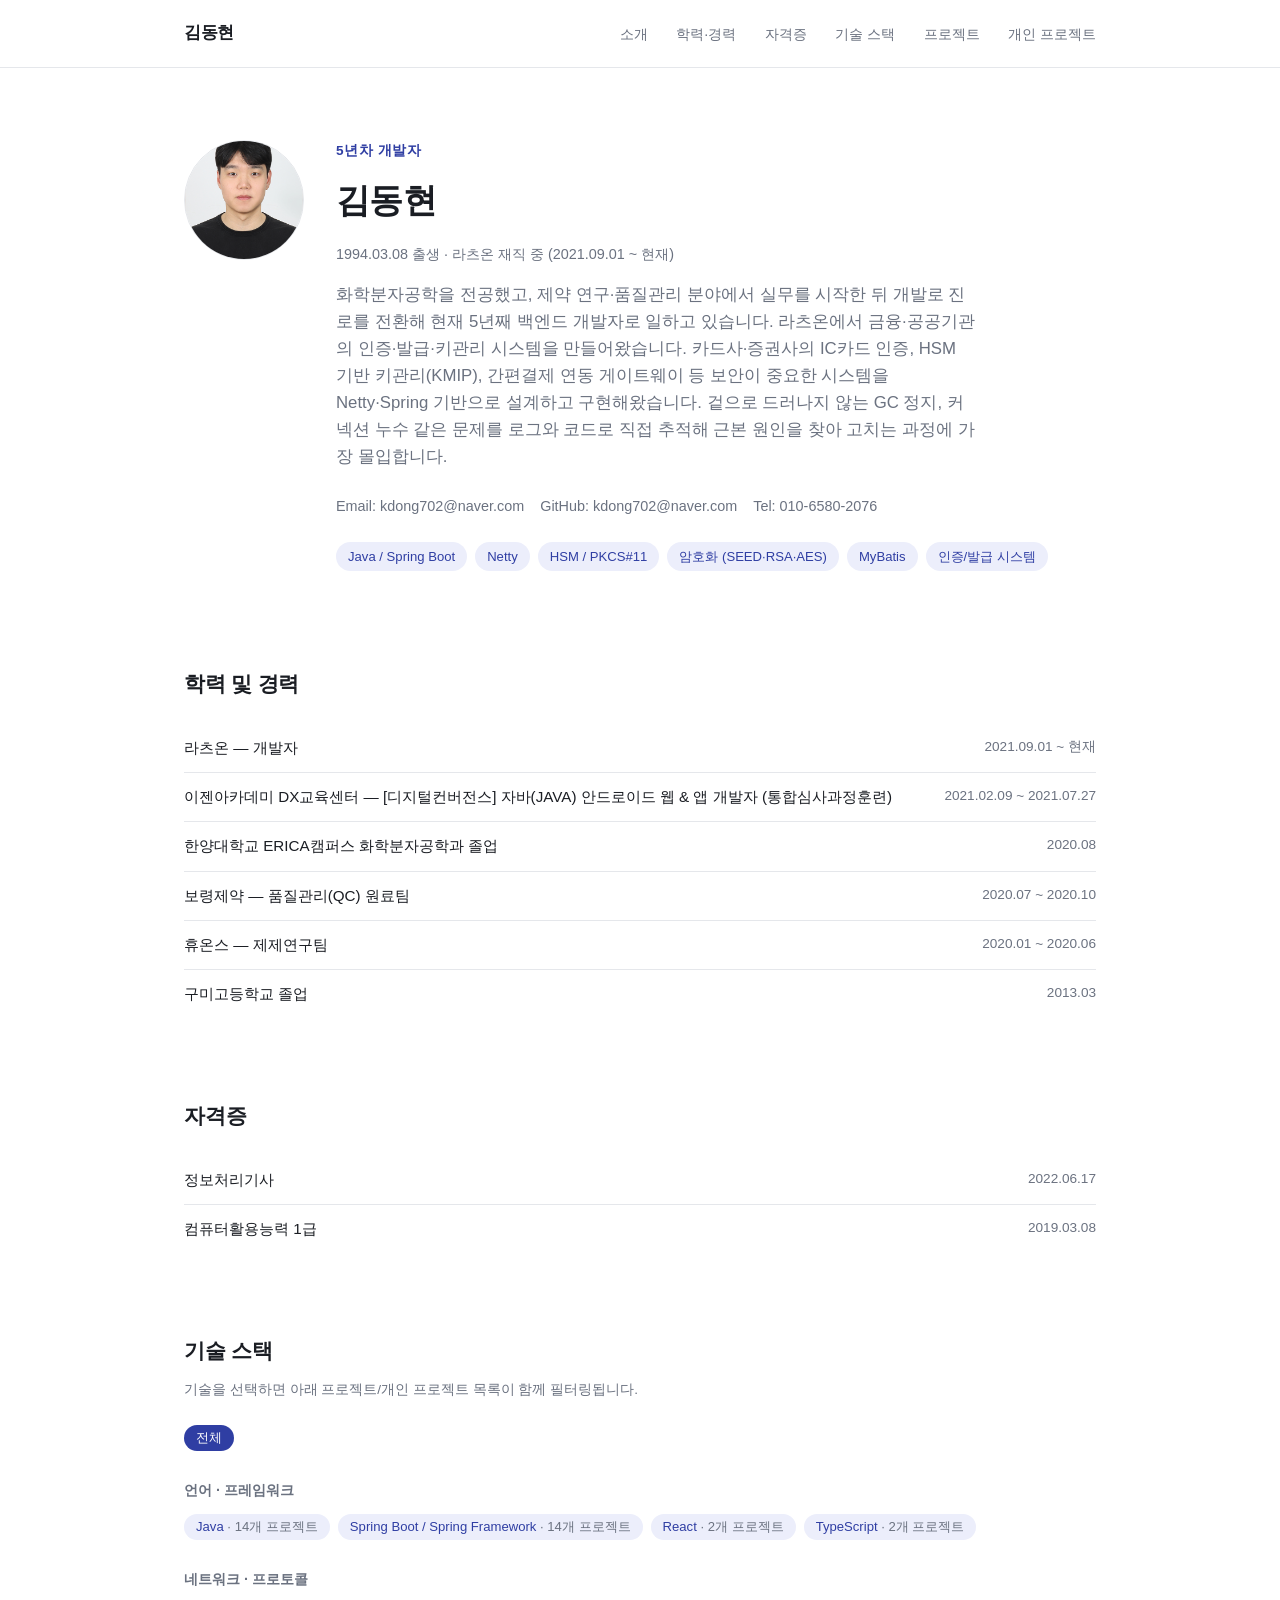
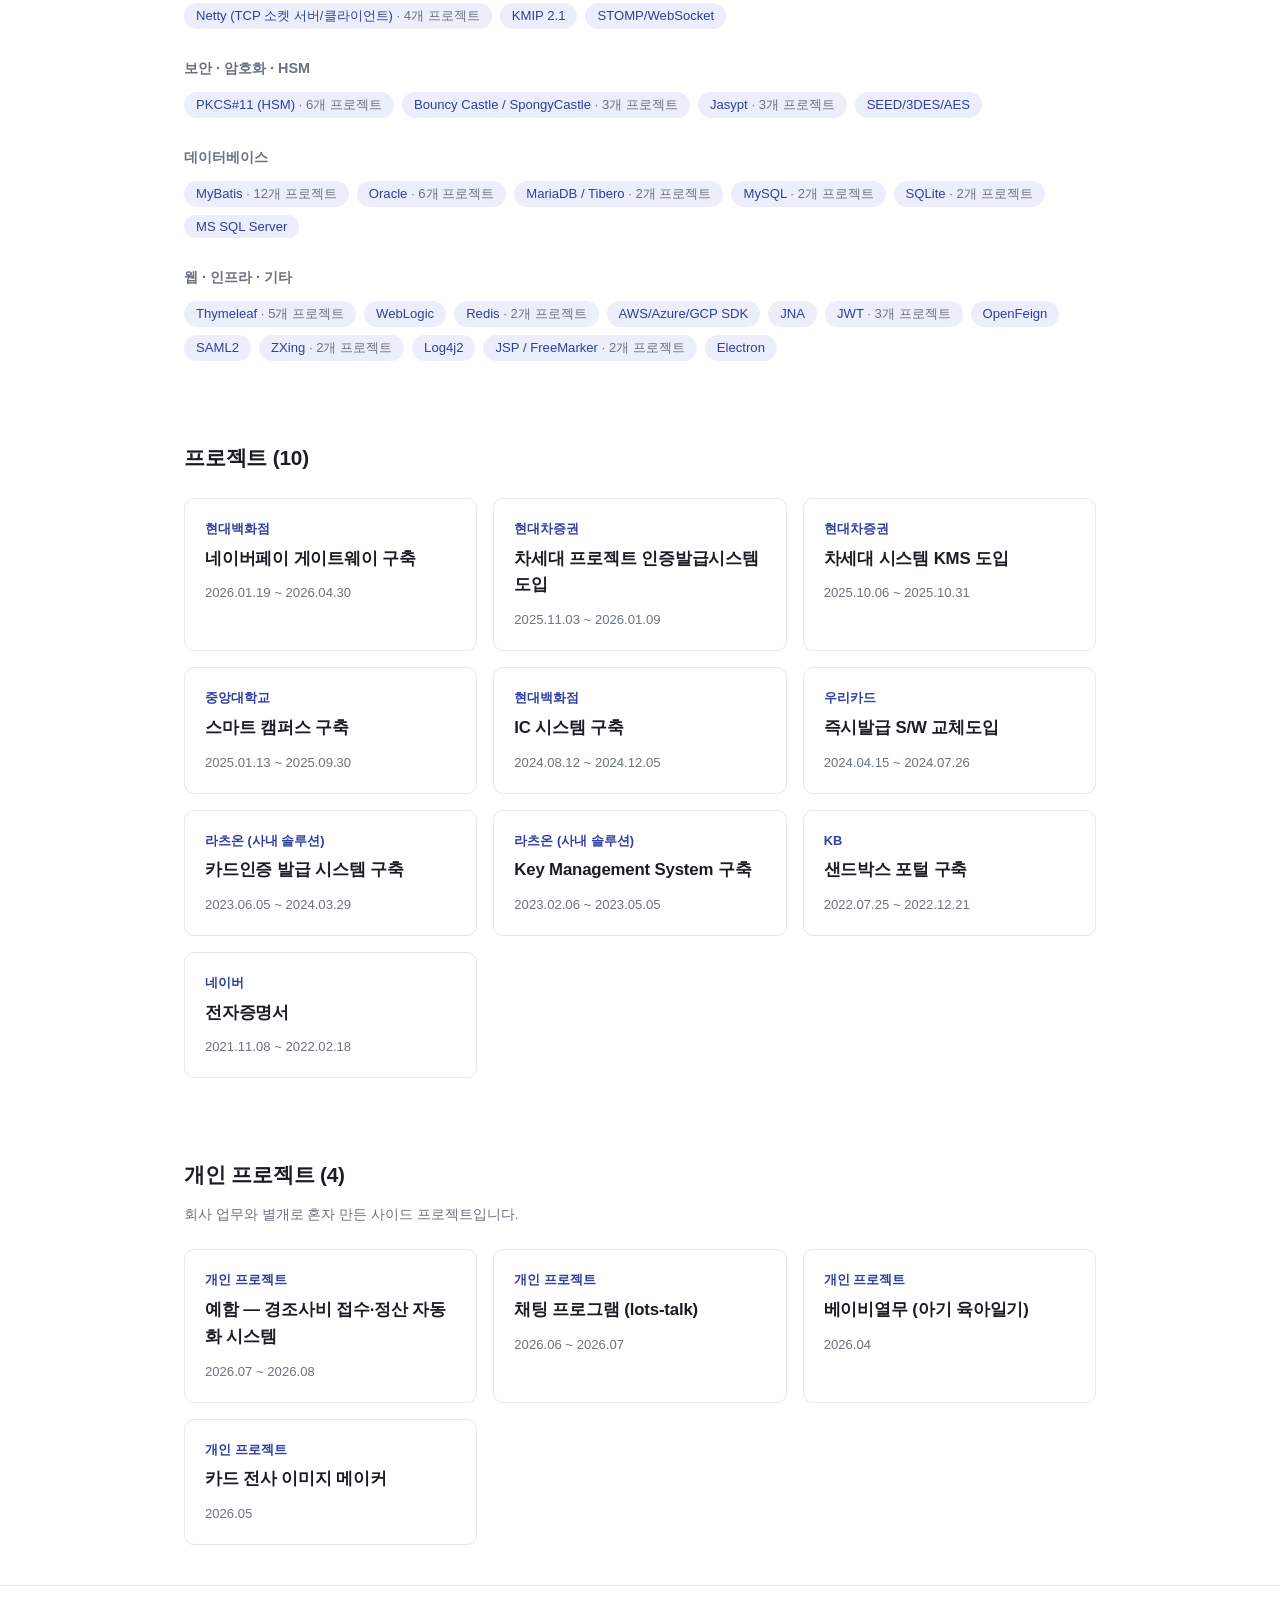
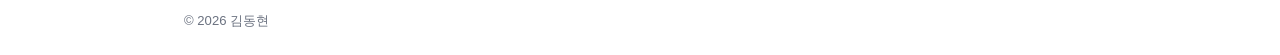
==== index.html @ f119ac97 "Add personal portfolio site Static HTML/CSS/JS portfolio with work project and personal project deta" ====
<!DOCTYPE html>
<html lang="ko">
<head>
  <meta charset="UTF-8" />
  <meta name="viewport" content="width=device-width, initial-scale=1.0" />
  <title>포트폴리오</title>
  <link rel="stylesheet" href="css/style.css" />
</head>
<body>
  <header class="site-header">
    <div class="container">
      <div class="logo">김동현</div>
      <nav>
        <a href="#about">소개</a>
        <a href="#education">학력·경력</a>
        <a href="#certificates">자격증</a>
        <a href="#skills">기술 스택</a>
        <a href="#projects">프로젝트</a>
        <a href="#personal-projects">개인 프로젝트</a>
      </nav>
    </div>
  </header>

  <section class="hero" id="about">
    <div class="container hero-inner">
      <img
        class="profile-photo"
        src="images/kimdonghyun.jpg"
        onerror="this.onerror=null;this.src='images/profile-placeholder.svg'"
        alt="프로필 사진"
      />
      <div class="hero-text">
        <div class="eyebrow">5년차 개발자</div>
        <h1>김동현</h1>
        <div class="hero-meta">1994.03.08 출생 · 라츠온 재직 중 (2021.09.01 ~ 현재)</div>
        <p class="lead">
          화학분자공학을 전공했고, 제약 연구·품질관리 분야에서 실무를 시작한 뒤 개발로 진로를 전환해
          현재 5년째 백엔드 개발자로 일하고 있습니다.
          라츠온에서 금융·공공기관의 인증·발급·키관리 시스템을 만들어왔습니다.
          카드사·증권사의 IC카드 인증, HSM 기반 키관리(KMIP), 간편결제 연동 게이트웨이 등
          보안이 중요한 시스템을 Netty·Spring 기반으로 설계하고 구현해왔습니다.
          겉으로 드러나지 않는 GC 정지, 커넥션 누수 같은 문제를 로그와 코드로 직접 추적해
          근본 원인을 찾아 고치는 과정에 가장 몰입합니다.
        </p>
        <div class="contact-links">
          <span>Email: kdong702@naver.com</span>
          <span>GitHub: kdong702@naver.com</span>
          <span>Tel: 010-6580-2076</span>
        </div>
        <div class="skill-tags">
          <span class="tag">Java / Spring Boot</span>
          <span class="tag">Netty</span>
          <span class="tag">HSM / PKCS#11</span>
          <span class="tag">암호화 (SEED·RSA·AES)</span>
          <span class="tag">MyBatis</span>
          <span class="tag">인증/발급 시스템</span>
        </div>
      </div>
    </div>
  </section>

  <section class="section" id="education">
    <div class="container">
      <h2>학력 및 경력</h2>
      <ul class="info-list">
        <li><span>라츠온 — 개발자</span><span class="period">2021.09.01 ~ 현재</span></li>
        <li><span>이젠아카데미 DX교육센터 — [디지털컨버전스] 자바(JAVA) 안드로이드 웹 & 앱 개발자 (통합심사과정훈련)</span><span class="period">2021.02.09 ~ 2021.07.27</span></li>
        <li><span>한양대학교 ERICA캠퍼스 화학분자공학과 졸업</span><span class="period">2020.08</span></li>
        <li><span>보령제약 — 품질관리(QC) 원료팀</span><span class="period">2020.07 ~ 2020.10</span></li>
        <li><span>휴온스 — 제제연구팀</span><span class="period">2020.01 ~ 2020.06</span></li>
        <li><span>구미고등학교 졸업</span><span class="period">2013.03</span></li>
      </ul>
    </div>
  </section>

  <section class="section" id="certificates">
    <div class="container">
      <h2>자격증</h2>
      <ul class="info-list">
        <li><span>정보처리기사</span><span class="period">2022.06.17</span></li>
        <li><span>컴퓨터활용능력 1급</span><span class="period">2019.03.08</span></li>
      </ul>
    </div>
  </section>

  <section class="section" id="skills">
    <div class="container">
      <h2>기술 스택</h2>
      <p class="skills-hint">기술을 선택하면 아래 프로젝트/개인 프로젝트 목록이 함께 필터링됩니다.</p>
      <div class="skill-category">
        <div class="skill-tags">
          <button type="button" class="tag tag-all tag-active" id="skill-filter-all">전체</button>
        </div>
      </div>
      <div id="skill-categories"></div>
    </div>
  </section>

  <section class="section" id="projects">
    <div class="container">
      <h2>프로젝트 (<span id="project-count">10</span>)</h2>
      <div class="project-grid" id="project-grid"></div>
    </div>
  </section>

  <section class="section" id="personal-projects">
    <div class="container">
      <h2>개인 프로젝트 (<span id="personal-project-count">4</span>)</h2>
      <p class="skills-hint">회사 업무와 별개로 혼자 만든 사이드 프로젝트입니다.</p>
      <div class="project-grid" id="personal-project-grid"></div>
    </div>
  </section>

  <footer class="site-footer">
    <div class="container">
      &copy; <span id="year"></span> 김동현
    </div>
  </footer>

  <script src="js/data.js"></script>
  <script src="js/main.js"></script>
</body>
</html>
---- css/style.css ----
:root {
  --bg: #ffffff;
  --bg-alt: #f7f8fa;
  --text: #1a1d23;
  --text-muted: #6b7280;
  --border: #e5e7eb;
  --accent: #2f3ea3;
  --accent-soft: #eceefb;
  --max-width: 960px;
}

* {
  box-sizing: border-box;
}

body {
  margin: 0;
  font-family: -apple-system, BlinkMacSystemFont, "Apple SD Gothic Neo",
    "Segoe UI", "Malgun Gothic", sans-serif;
  color: var(--text);
  background: var(--bg);
  line-height: 1.6;
}

a {
  color: inherit;
  text-decoration: none;
}

.container {
  max-width: var(--max-width);
  margin: 0 auto;
  padding: 0 24px;
}

/* Header */
header.site-header {
  border-bottom: 1px solid var(--border);
}

header.site-header .container {
  display: flex;
  justify-content: space-between;
  align-items: center;
  padding-top: 20px;
  padding-bottom: 20px;
}

.site-header .logo {
  font-weight: 700;
  font-size: 1.05rem;
  letter-spacing: -0.02em;
}

.site-header nav a {
  margin-left: 24px;
  font-size: 0.9rem;
  color: var(--text-muted);
}

.site-header nav a:hover {
  color: var(--text);
}

/* Hero */
.hero {
  padding: 72px 0 56px;
}

.hero-inner {
  display: flex;
  align-items: flex-start;
  gap: 32px;
  flex-wrap: wrap;
}

.profile-photo {
  width: 120px;
  height: 120px;
  border-radius: 50%;
  object-fit: cover;
  border: 1px solid var(--border);
  background: var(--bg-alt);
  flex-shrink: 0;
}

.hero-text {
  flex: 1;
  min-width: 260px;
}

.hero-meta {
  color: var(--text-muted);
  font-size: 0.9rem;
  margin-bottom: 16px;
}

.hero .eyebrow {
  color: var(--accent);
  font-weight: 600;
  font-size: 0.85rem;
  letter-spacing: 0.04em;
  text-transform: uppercase;
  margin-bottom: 12px;
}

.hero h1 {
  font-size: 2.1rem;
  margin: 0 0 16px;
  letter-spacing: -0.02em;
}

.hero p.lead {
  color: var(--text-muted);
  font-size: 1.05rem;
  max-width: 640px;
  margin: 0 0 24px;
}

.contact-links {
  display: flex;
  gap: 16px;
  flex-wrap: wrap;
  font-size: 0.9rem;
}

.contact-links span {
  color: var(--text-muted);
}

.skill-tags {
  display: flex;
  flex-wrap: wrap;
  gap: 8px;
  margin-top: 24px;
}

.skill-tags .tag {
  background: var(--accent-soft);
  color: var(--accent);
  padding: 4px 12px;
  border-radius: 999px;
  font-size: 0.82rem;
  font-weight: 500;
}

.skill-category {
  margin-bottom: 28px;
}

.skill-category:last-child {
  margin-bottom: 0;
}

.skill-category h3 {
  font-size: 0.9rem;
  color: var(--text-muted);
  font-weight: 600;
  margin: 0 0 12px;
}

.skill-category .skill-tags {
  margin-top: 0;
}

.skill-count {
  color: var(--text-muted);
  font-weight: 400;
}

.skills-hint {
  color: var(--text-muted);
  font-size: 0.85rem;
  margin: -12px 0 24px;
}

.skill-category .skill-tags .tag {
  border: none;
  font-family: inherit;
  cursor: pointer;
  transition: background 0.15s ease, color 0.15s ease;
}

.skill-category .skill-tags .tag:hover {
  background: var(--accent);
  color: #fff;
}

.skill-category .skill-tags .tag:hover .skill-count {
  color: rgba(255, 255, 255, 0.8);
}

.skill-category .skill-tags .tag.tag-active {
  background: var(--accent);
  color: #fff;
}

.skill-category .skill-tags .tag.tag-active .skill-count {
  color: rgba(255, 255, 255, 0.8);
}

.tag-all {
  font-weight: 600;
}

/* Section titles */
.section {
  padding: 40px 0;
}

.section h2 {
  font-size: 1.3rem;
  margin: 0 0 24px;
  letter-spacing: -0.01em;
}

/* Info list (education, certificates) */
.info-list {
  list-style: none;
  margin: 0;
  padding: 0;
}

.info-list li {
  display: flex;
  justify-content: space-between;
  gap: 16px;
  padding: 12px 0;
  border-bottom: 1px solid var(--border);
  font-size: 0.95rem;
}

.info-list li:last-child {
  border-bottom: none;
}

.info-list .period {
  color: var(--text-muted);
  font-size: 0.85rem;
  white-space: nowrap;
}

/* Project grid */
.project-grid {
  display: grid;
  grid-template-columns: repeat(auto-fill, minmax(280px, 1fr));
  gap: 16px;
}

.project-card {
  border: 1px solid var(--border);
  border-radius: 10px;
  padding: 20px;
  background: var(--bg);
  transition: border-color 0.15s ease, transform 0.15s ease;
  display: block;
}

.project-card:hover {
  border-color: var(--accent);
  transform: translateY(-2px);
}

.project-card .company {
  font-size: 0.8rem;
  color: var(--accent);
  font-weight: 600;
  margin-bottom: 6px;
}

.project-card h3 {
  font-size: 1.05rem;
  margin: 0 0 10px;
  letter-spacing: -0.01em;
}

.project-card .period {
  font-size: 0.82rem;
  color: var(--text-muted);
}

/* Detail page */
.detail-header {
  padding: 48px 0 24px;
  border-bottom: 1px solid var(--border);
}

.back-link {
  display: inline-block;
  margin-bottom: 20px;
  font-size: 0.88rem;
  color: var(--text-muted);
}

.back-link:hover {
  color: var(--accent);
}

.detail-header .company {
  font-size: 0.88rem;
  color: var(--accent);
  font-weight: 600;
  margin-bottom: 8px;
}

.detail-header h1 {
  font-size: 1.8rem;
  margin: 0 0 12px;
  letter-spacing: -0.02em;
}

.detail-meta {
  display: flex;
  gap: 20px;
  flex-wrap: wrap;
  font-size: 0.88rem;
  color: var(--text-muted);
}

.detail-body {
  padding: 32px 0 64px;
}

.detail-block {
  margin-bottom: 32px;
}

.detail-block h2 {
  font-size: 1.05rem;
  margin: 0 0 12px;
  color: var(--text);
}

.detail-block p {
  color: var(--text-muted);
  margin: 0;
}

.detail-block ul {
  margin: 0;
  padding-left: 20px;
  color: var(--text-muted);
}

.detail-block ul li {
  margin-bottom: 6px;
}

.tech-stack-list {
  display: flex;
  flex-wrap: wrap;
  gap: 8px;
}

.challenge-item {
  padding: 14px 0;
  border-bottom: 1px solid var(--border);
}

.challenge-item:last-child {
  border-bottom: none;
}

.challenge-item p {
  margin: 0 0 6px;
  color: var(--text);
}

.challenge-item p:last-child {
  margin-bottom: 0;
}

.challenge-item strong {
  color: var(--accent);
  margin-right: 8px;
}

.challenge-detail {
  margin-top: 10px !important;
  color: var(--text-muted) !important;
  font-size: 0.92rem;
  line-height: 1.7;
}

.tech-stack-list span {
  background: var(--bg-alt);
  border: 1px solid var(--border);
  padding: 4px 12px;
  border-radius: 999px;
  font-size: 0.82rem;
}

/* Metrics tiles */
.metrics-row {
  display: grid;
  grid-template-columns: repeat(auto-fit, minmax(140px, 1fr));
  gap: 12px;
}

.metric-tile {
  border: 1px solid var(--border);
  border-radius: 10px;
  padding: 16px;
  background: var(--bg-alt);
}

.metric-value {
  font-size: 1.4rem;
  font-weight: 700;
  color: var(--accent);
  letter-spacing: -0.02em;
}

.metric-label {
  margin-top: 4px;
  font-size: 0.8rem;
  color: var(--text-muted);
}

/* Architecture diagram */
.diagram-box {
  border: 1px solid var(--border);
  border-radius: 10px;
  padding: 16px;
  background: var(--bg-alt);
  overflow-x: auto;
}

.diagram-box svg {
  width: 100%;
  height: auto;
  min-width: 480px;
  display: block;
  margin: 0 auto;
}

/* Screenshot gallery */
.screenshot-gallery {
  display: grid;
  grid-template-columns: repeat(auto-fit, minmax(260px, 1fr));
  gap: 16px;
}

.screenshot-item {
  margin: 0;
  border: 1px solid var(--border);
  border-radius: 10px;
  overflow: hidden;
  background: var(--bg-alt);
}

.screenshot-item img {
  display: block;
  width: 100%;
  height: auto;
  cursor: zoom-in;
  transition: opacity 0.15s ease;
}

.screenshot-item img:hover {
  opacity: 0.85;
}

.screenshot-item figcaption {
  padding: 10px 14px;
  font-size: 0.82rem;
  color: var(--text-muted);
  border-top: 1px solid var(--border);
}

/* Lightbox */
.lightbox-overlay {
  display: none;
  position: fixed;
  inset: 0;
  background: rgba(0, 0, 0, 0.85);
  z-index: 1000;
  padding: 40px 24px;
  align-items: center;
  justify-content: center;
  cursor: zoom-out;
}

.lightbox-overlay.active {
  display: flex;
}

.lightbox-figure {
  margin: 0;
  max-width: 100%;
  max-height: 100%;
  display: flex;
  flex-direction: column;
  align-items: center;
  gap: 12px;
}

.lightbox-figure img {
  max-width: 100%;
  max-height: 85vh;
  border-radius: 8px;
  box-shadow: 0 10px 40px rgba(0, 0, 0, 0.4);
}

.lightbox-figure figcaption {
  color: #fff;
  font-size: 0.9rem;
  opacity: 0.85;
}

/* Footer */
footer.site-footer {
  border-top: 1px solid var(--border);
  padding: 24px 0;
  color: var(--text-muted);
  font-size: 0.82rem;
}
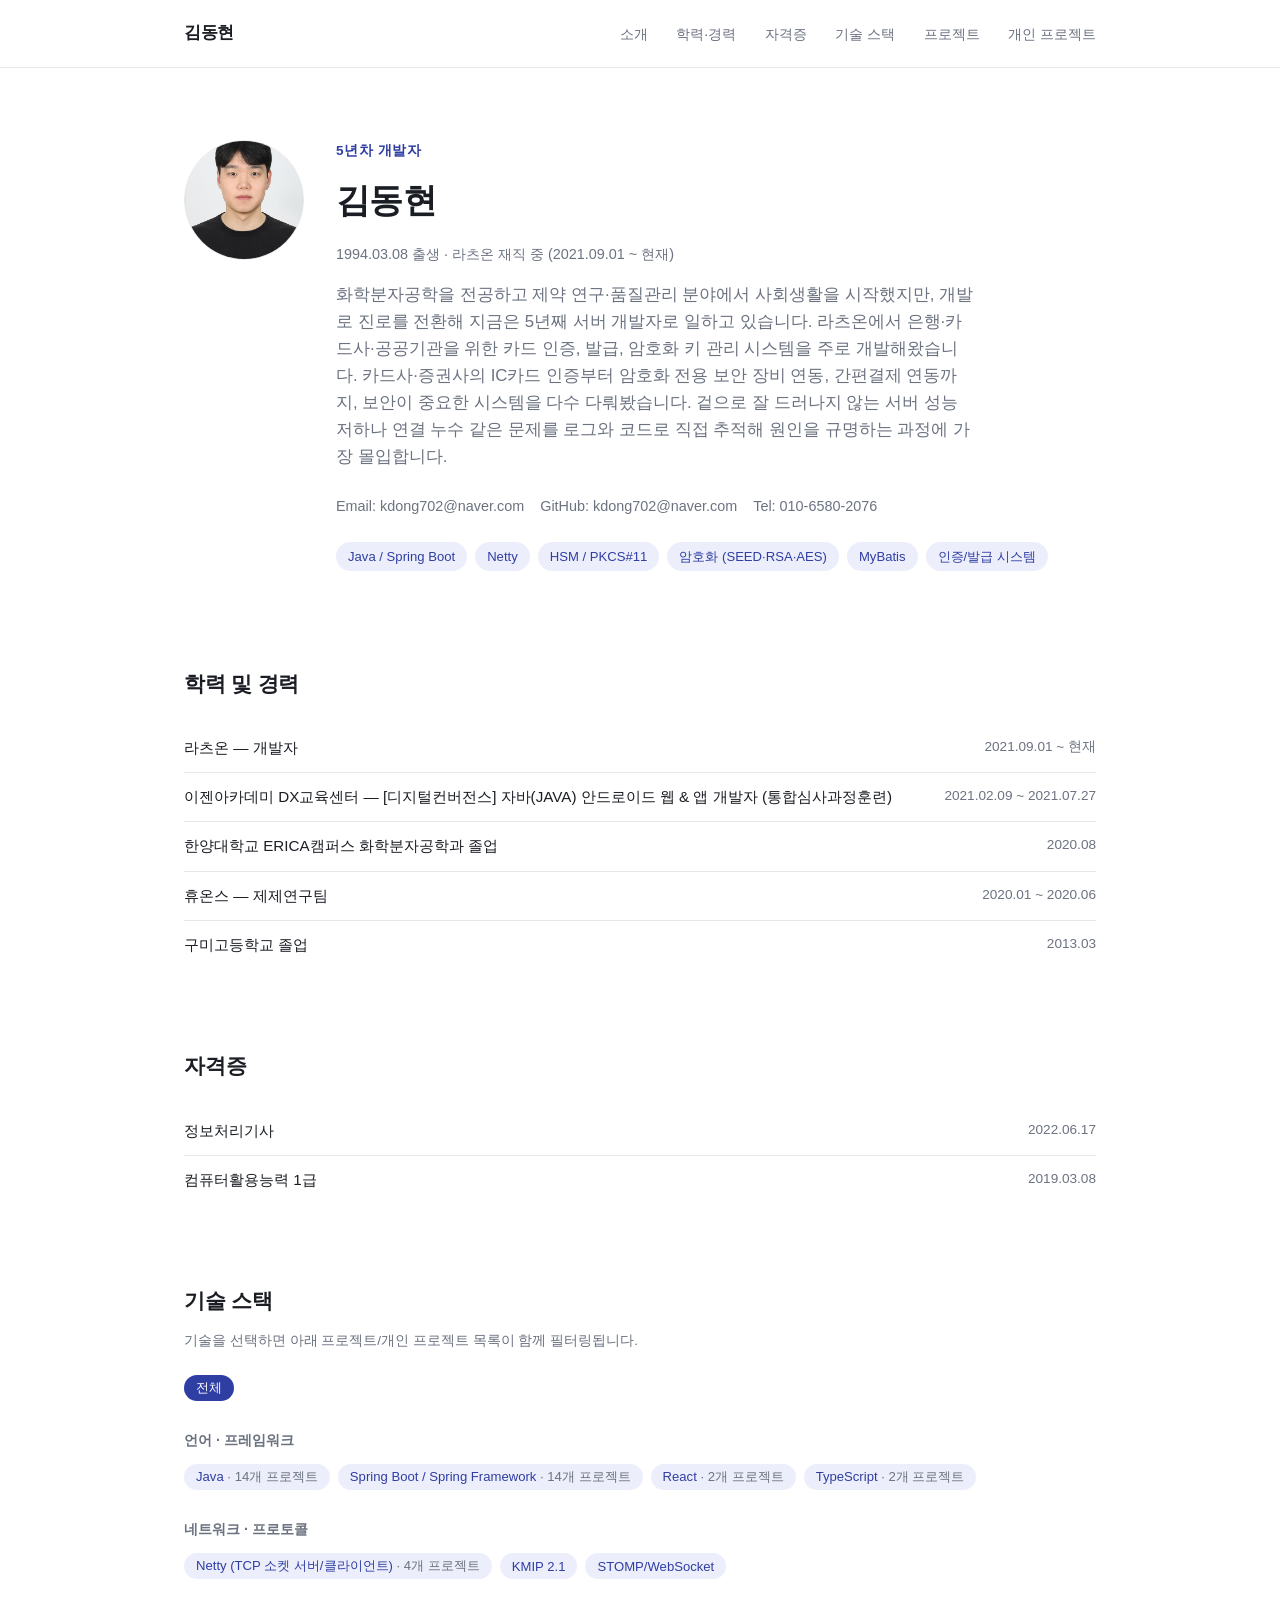
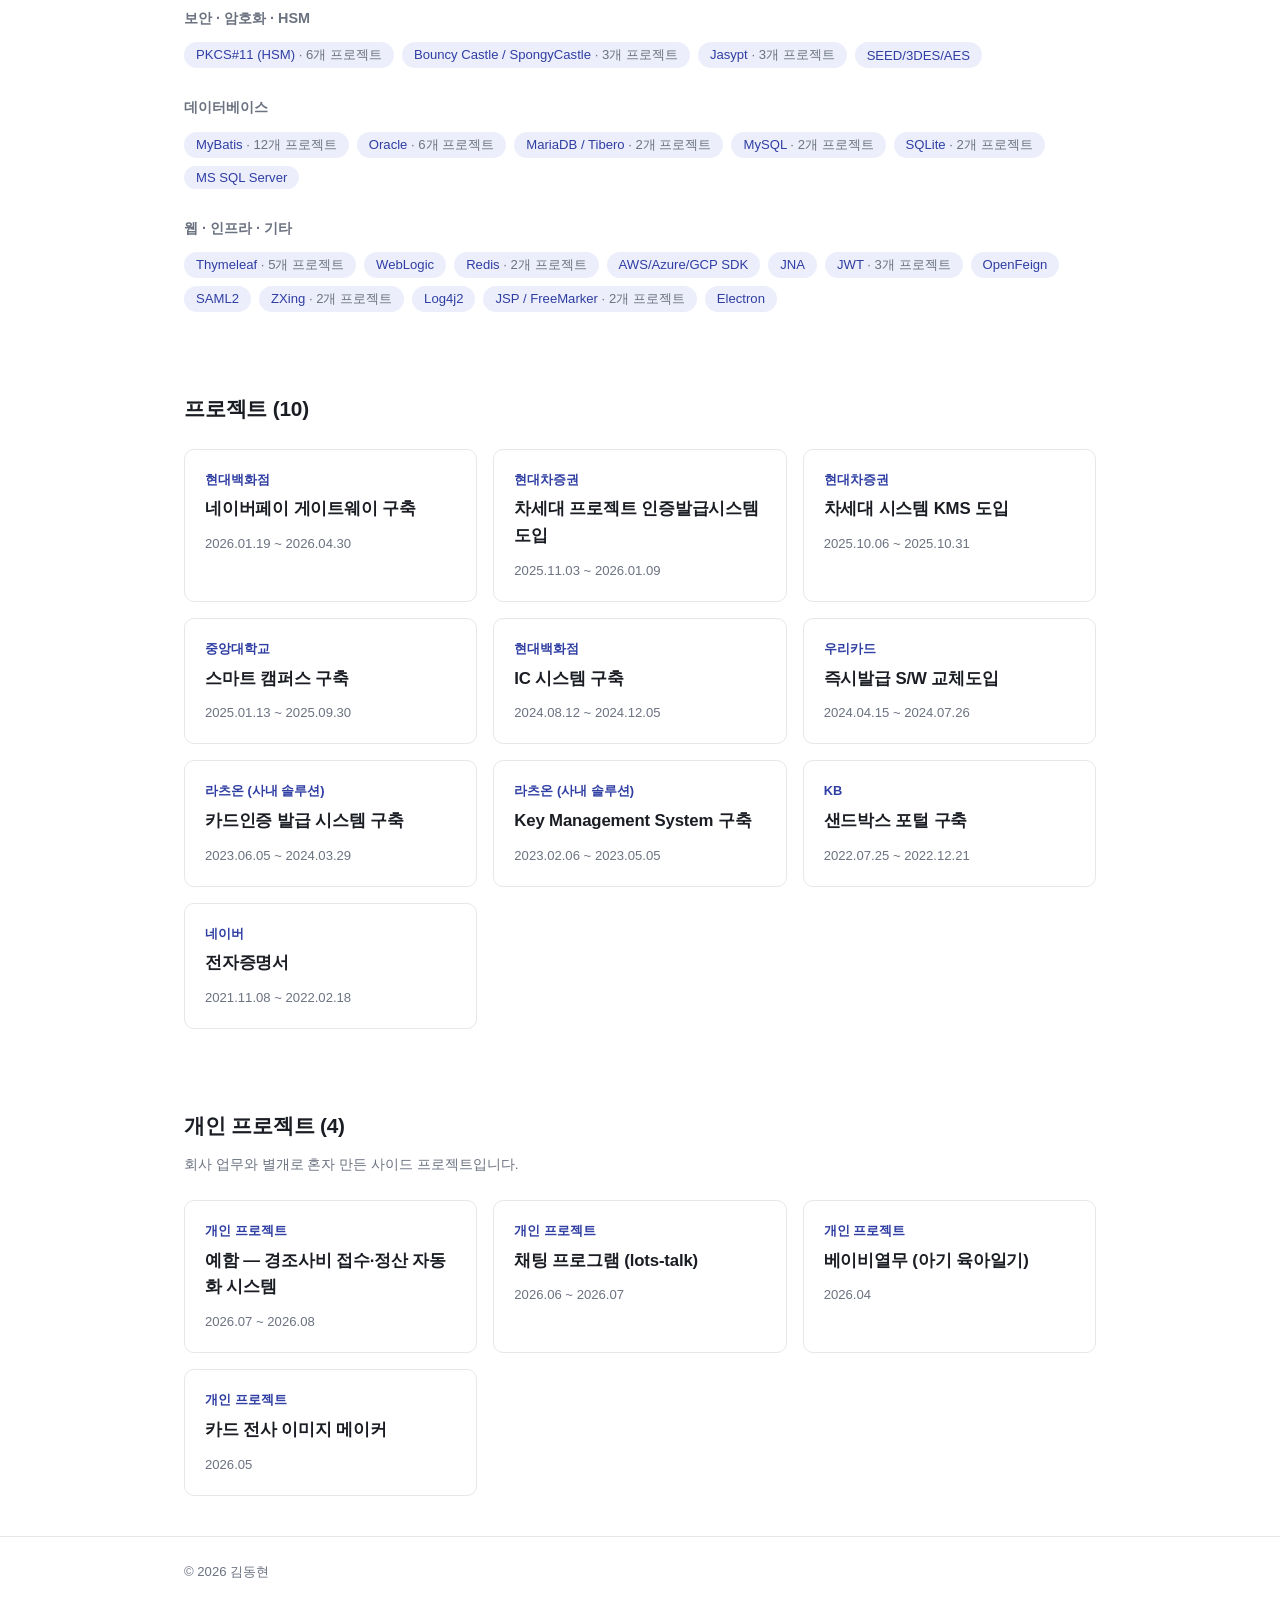
==== commit 515bb5bc: "회사 프로젝트 확인" ====
--- a/index.html
+++ b/index.html
@@ -34,13 +34,10 @@
         <h1>김동현</h1>
         <div class="hero-meta">1994.03.08 출생 · 라츠온 재직 중 (2021.09.01 ~ 현재)</div>
         <p class="lead">
-          화학분자공학을 전공했고, 제약 연구·품질관리 분야에서 실무를 시작한 뒤 개발로 진로를 전환해
-          현재 5년째 백엔드 개발자로 일하고 있습니다.
-          라츠온에서 금융·공공기관의 인증·발급·키관리 시스템을 만들어왔습니다.
-          카드사·증권사의 IC카드 인증, HSM 기반 키관리(KMIP), 간편결제 연동 게이트웨이 등
-          보안이 중요한 시스템을 Netty·Spring 기반으로 설계하고 구현해왔습니다.
-          겉으로 드러나지 않는 GC 정지, 커넥션 누수 같은 문제를 로그와 코드로 직접 추적해
-          근본 원인을 찾아 고치는 과정에 가장 몰입합니다.
+          화학분자공학을 전공하고 제약 연구·품질관리 분야에서 사회생활을 시작했지만, 개발로 진로를 전환해 지금은 5년째 서버 개발자로 일하고 있습니다.
+          라츠온에서 은행·카드사·공공기관을 위한 카드 인증, 발급, 암호화 키 관리 시스템을 주로 개발해왔습니다.
+          카드사·증권사의 IC카드 인증부터 암호화 전용 보안 장비 연동, 간편결제 연동까지, 보안이 중요한 시스템을 다수 다뤄봤습니다.
+          겉으로 잘 드러나지 않는 서버 성능 저하나 연결 누수 같은 문제를 로그와 코드로 직접 추적해 원인을 규명하는 과정에 가장 몰입합니다.
         </p>
         <div class="contact-links">
           <span>Email: kdong702@naver.com</span>
@@ -66,7 +63,6 @@
         <li><span>라츠온 — 개발자</span><span class="period">2021.09.01 ~ 현재</span></li>
         <li><span>이젠아카데미 DX교육센터 — [디지털컨버전스] 자바(JAVA) 안드로이드 웹 & 앱 개발자 (통합심사과정훈련)</span><span class="period">2021.02.09 ~ 2021.07.27</span></li>
         <li><span>한양대학교 ERICA캠퍼스 화학분자공학과 졸업</span><span class="period">2020.08</span></li>
-        <li><span>보령제약 — 품질관리(QC) 원료팀</span><span class="period">2020.07 ~ 2020.10</span></li>
         <li><span>휴온스 — 제제연구팀</span><span class="period">2020.01 ~ 2020.06</span></li>
         <li><span>구미고등학교 졸업</span><span class="period">2013.03</span></li>
       </ul>
--- a/css/style.css
+++ b/css/style.css
@@ -382,39 +382,53 @@
   line-height: 1.7;
 }
 
+.private-note-toggle {
+  margin-top: 10px;
+  padding: 6px 12px;
+  border: 1px dashed var(--border);
+  border-radius: 999px;
+  background: var(--bg-alt);
+  color: var(--text-muted);
+  font-size: 0.8rem;
+  cursor: pointer;
+}
+
+.private-note-toggle:hover {
+  border-color: var(--accent);
+  color: var(--accent);
+}
+
+.private-note-box {
+  margin-top: 10px;
+  padding: 12px 14px;
+  border: 1px dashed var(--border);
+  border-radius: 10px;
+  background: var(--bg-alt);
+}
+
+.private-note-box p {
+  margin: 0 0 6px;
+  color: var(--text);
+  font-size: 0.92rem;
+  line-height: 1.7;
+}
+
+.private-note-box p:last-child {
+  margin-bottom: 0;
+}
+
+.private-note-label {
+  font-size: 0.78rem !important;
+  color: var(--text-muted) !important;
+  font-style: italic;
+}
+
 .tech-stack-list span {
   background: var(--bg-alt);
   border: 1px solid var(--border);
   padding: 4px 12px;
   border-radius: 999px;
   font-size: 0.82rem;
-}
-
-/* Metrics tiles */
-.metrics-row {
-  display: grid;
-  grid-template-columns: repeat(auto-fit, minmax(140px, 1fr));
-  gap: 12px;
-}
-
-.metric-tile {
-  border: 1px solid var(--border);
-  border-radius: 10px;
-  padding: 16px;
-  background: var(--bg-alt);
-}
-
-.metric-value {
-  font-size: 1.4rem;
-  font-weight: 700;
-  color: var(--accent);
-  letter-spacing: -0.02em;
-}
-
-.metric-label {
-  margin-top: 4px;
-  font-size: 0.8rem;
-  color: var(--text-muted);
 }
 
 /* Architecture diagram */
@@ -432,6 +446,13 @@
   min-width: 480px;
   display: block;
   margin: 0 auto;
+}
+
+.diagram-subtitle {
+  font-size: 0.9rem;
+  font-weight: 600;
+  color: var(--text);
+  margin: 24px 0 12px;
 }
 
 /* Screenshot gallery */
@@ -515,3 +536,23 @@
   color: var(--text-muted);
   font-size: 0.82rem;
 }
+
+/* Mobile swipe-back (detail page) */
+body.detail-page {
+  background: var(--bg-alt);
+}
+
+.page-shell {
+  background: var(--bg);
+  min-height: 100vh;
+  touch-action: pan-y;
+  box-shadow: 0 0 0 rgba(0, 0, 0, 0);
+}
+
+.page-shell.swipe-dragging {
+  box-shadow: -8px 0 24px rgba(0, 0, 0, 0.12);
+}
+
+.page-shell.swipe-animating {
+  transition: transform 0.28s ease-out, box-shadow 0.28s ease-out;
+}
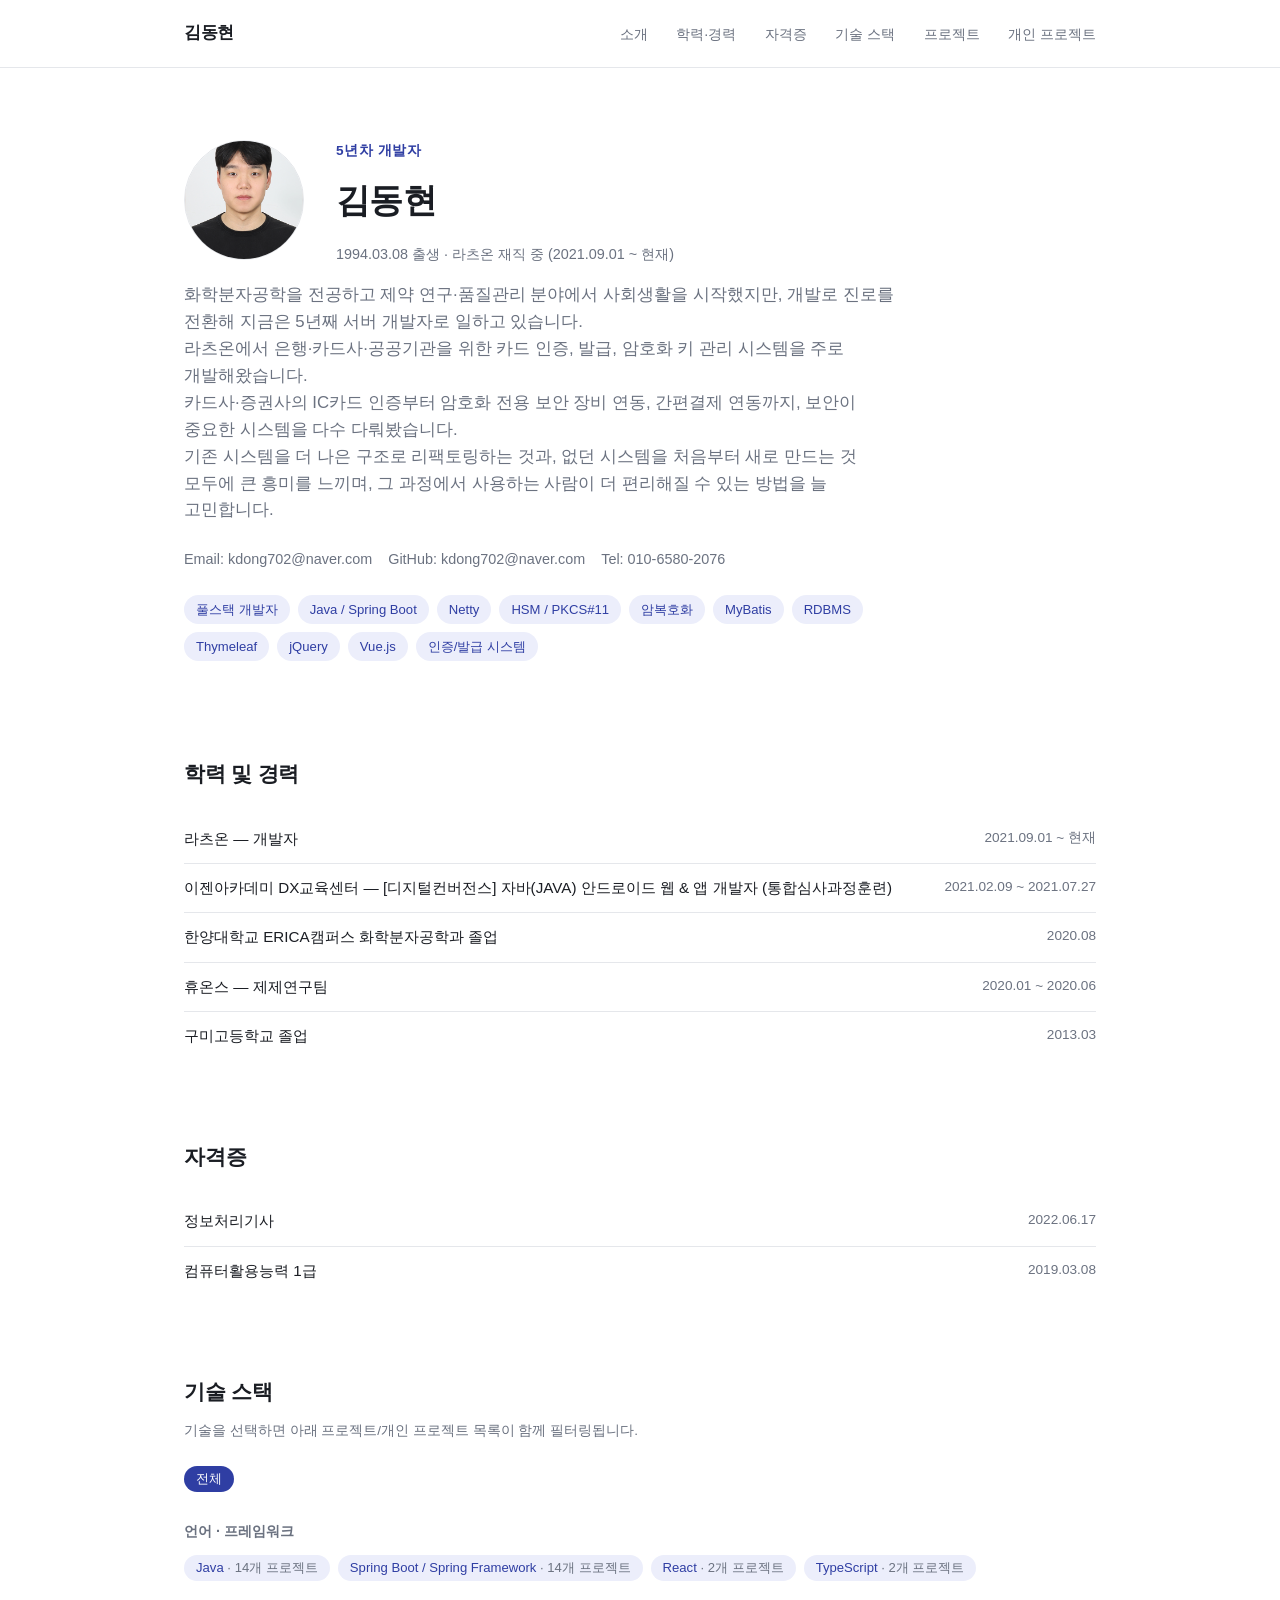
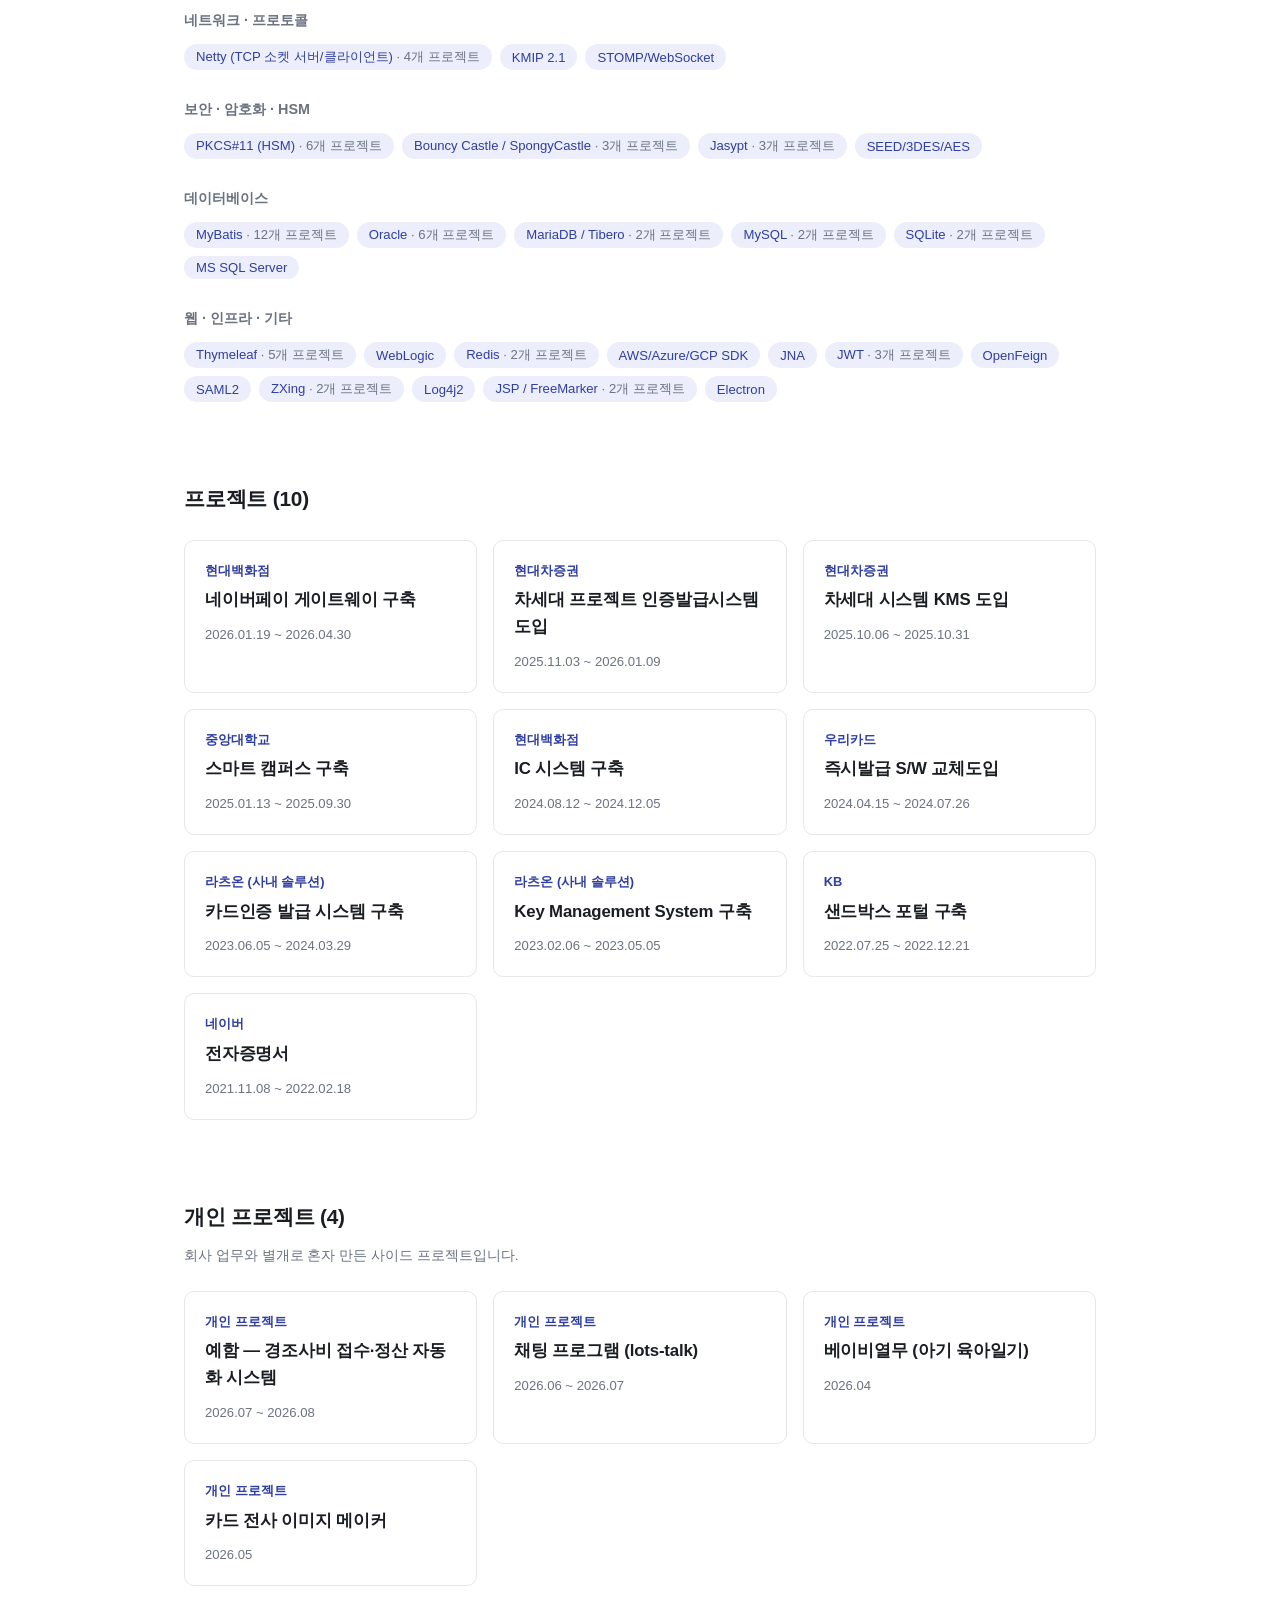
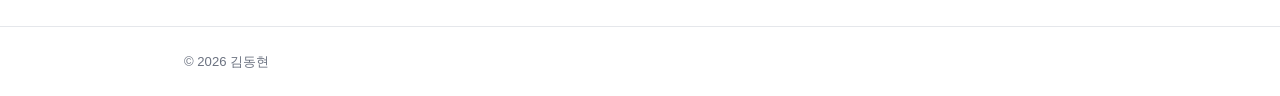
==== commit aaaef341: "개인 프로젝트 콘텐츠 보강 및 스크린샷/다이어그램 라이트박스 기능 추가 - yeham: 오프라인 큐, QR 체크인 동시성, 계좌이체 연동 설계 챌린지 검증/추가, 역할 다이어그램에" ====
--- a/index.html
+++ b/index.html
@@ -34,10 +34,10 @@
         <h1>김동현</h1>
         <div class="hero-meta">1994.03.08 출생 · 라츠온 재직 중 (2021.09.01 ~ 현재)</div>
         <p class="lead">
-          화학분자공학을 전공하고 제약 연구·품질관리 분야에서 사회생활을 시작했지만, 개발로 진로를 전환해 지금은 5년째 서버 개발자로 일하고 있습니다.
-          라츠온에서 은행·카드사·공공기관을 위한 카드 인증, 발급, 암호화 키 관리 시스템을 주로 개발해왔습니다.
-          카드사·증권사의 IC카드 인증부터 암호화 전용 보안 장비 연동, 간편결제 연동까지, 보안이 중요한 시스템을 다수 다뤄봤습니다.
-          겉으로 잘 드러나지 않는 서버 성능 저하나 연결 누수 같은 문제를 로그와 코드로 직접 추적해 원인을 규명하는 과정에 가장 몰입합니다.
+          화학분자공학을 전공하고 제약 연구·품질관리 분야에서 사회생활을 시작했지만, 개발로 진로를 전환해 지금은 5년째 서버 개발자로 일하고 있습니다.<br>
+          라츠온에서 은행·카드사·공공기관을 위한 카드 인증, 발급, 암호화 키 관리 시스템을 주로 개발해왔습니다.<br>
+          카드사·증권사의 IC카드 인증부터 암호화 전용 보안 장비 연동, 간편결제 연동까지, 보안이 중요한 시스템을 다수 다뤄봤습니다.<br>
+          기존 시스템을 더 나은 구조로 리팩토링하는 것과, 없던 시스템을 처음부터 새로 만드는 것 모두에 큰 흥미를 느끼며, 그 과정에서 사용하는 사람이 더 편리해질 수 있는 방법을 늘 고민합니다.
         </p>
         <div class="contact-links">
           <span>Email: kdong702@naver.com</span>
@@ -45,11 +45,16 @@
           <span>Tel: 010-6580-2076</span>
         </div>
         <div class="skill-tags">
+          <span class="tag">풀스택 개발자</span>
           <span class="tag">Java / Spring Boot</span>
           <span class="tag">Netty</span>
           <span class="tag">HSM / PKCS#11</span>
-          <span class="tag">암호화 (SEED·RSA·AES)</span>
+          <span class="tag">암복호화</span>
           <span class="tag">MyBatis</span>
+          <span class="tag">RDBMS</span>
+          <span class="tag">Thymeleaf</span>
+          <span class="tag">jQuery</span>
+          <span class="tag">Vue.js</span>
           <span class="tag">인증/발급 시스템</span>
         </div>
       </div>
--- a/css/style.css
+++ b/css/style.css
@@ -68,10 +68,13 @@
 }
 
 .hero-inner {
-  display: flex;
-  align-items: flex-start;
-  gap: 32px;
-  flex-wrap: wrap;
+  display: block;
+}
+
+.hero-inner::after {
+  content: "";
+  display: table;
+  clear: both;
 }
 
 .profile-photo {
@@ -81,12 +84,15 @@
   object-fit: cover;
   border: 1px solid var(--border);
   background: var(--bg-alt);
-  flex-shrink: 0;
+  float: left;
+  margin-right: 32px;
+  margin-bottom: 16px;
 }
 
 .hero-text {
-  flex: 1;
   min-width: 260px;
+  max-width: 720px;
+  word-break: keep-all;
 }
 
 .hero-meta {
@@ -113,7 +119,6 @@
 .hero p.lead {
   color: var(--text-muted);
   font-size: 1.05rem;
-  max-width: 640px;
   margin: 0 0 24px;
 }
 
@@ -529,6 +534,38 @@
   opacity: 0.85;
 }
 
+.lightbox-nav {
+  position: fixed;
+  top: 50%;
+  transform: translateY(-50%);
+  z-index: 1001;
+  width: 48px;
+  height: 48px;
+  border: none;
+  border-radius: 50%;
+  background: rgba(255, 255, 255, 0.12);
+  color: #fff;
+  font-size: 1.8rem;
+  line-height: 1;
+  display: flex;
+  align-items: center;
+  justify-content: center;
+  cursor: pointer;
+  transition: background 0.15s ease;
+}
+
+.lightbox-nav:hover {
+  background: rgba(255, 255, 255, 0.25);
+}
+
+.lightbox-prev {
+  left: 16px;
+}
+
+.lightbox-next {
+  right: 16px;
+}
+
 /* Footer */
 footer.site-footer {
   border-top: 1px solid var(--border);
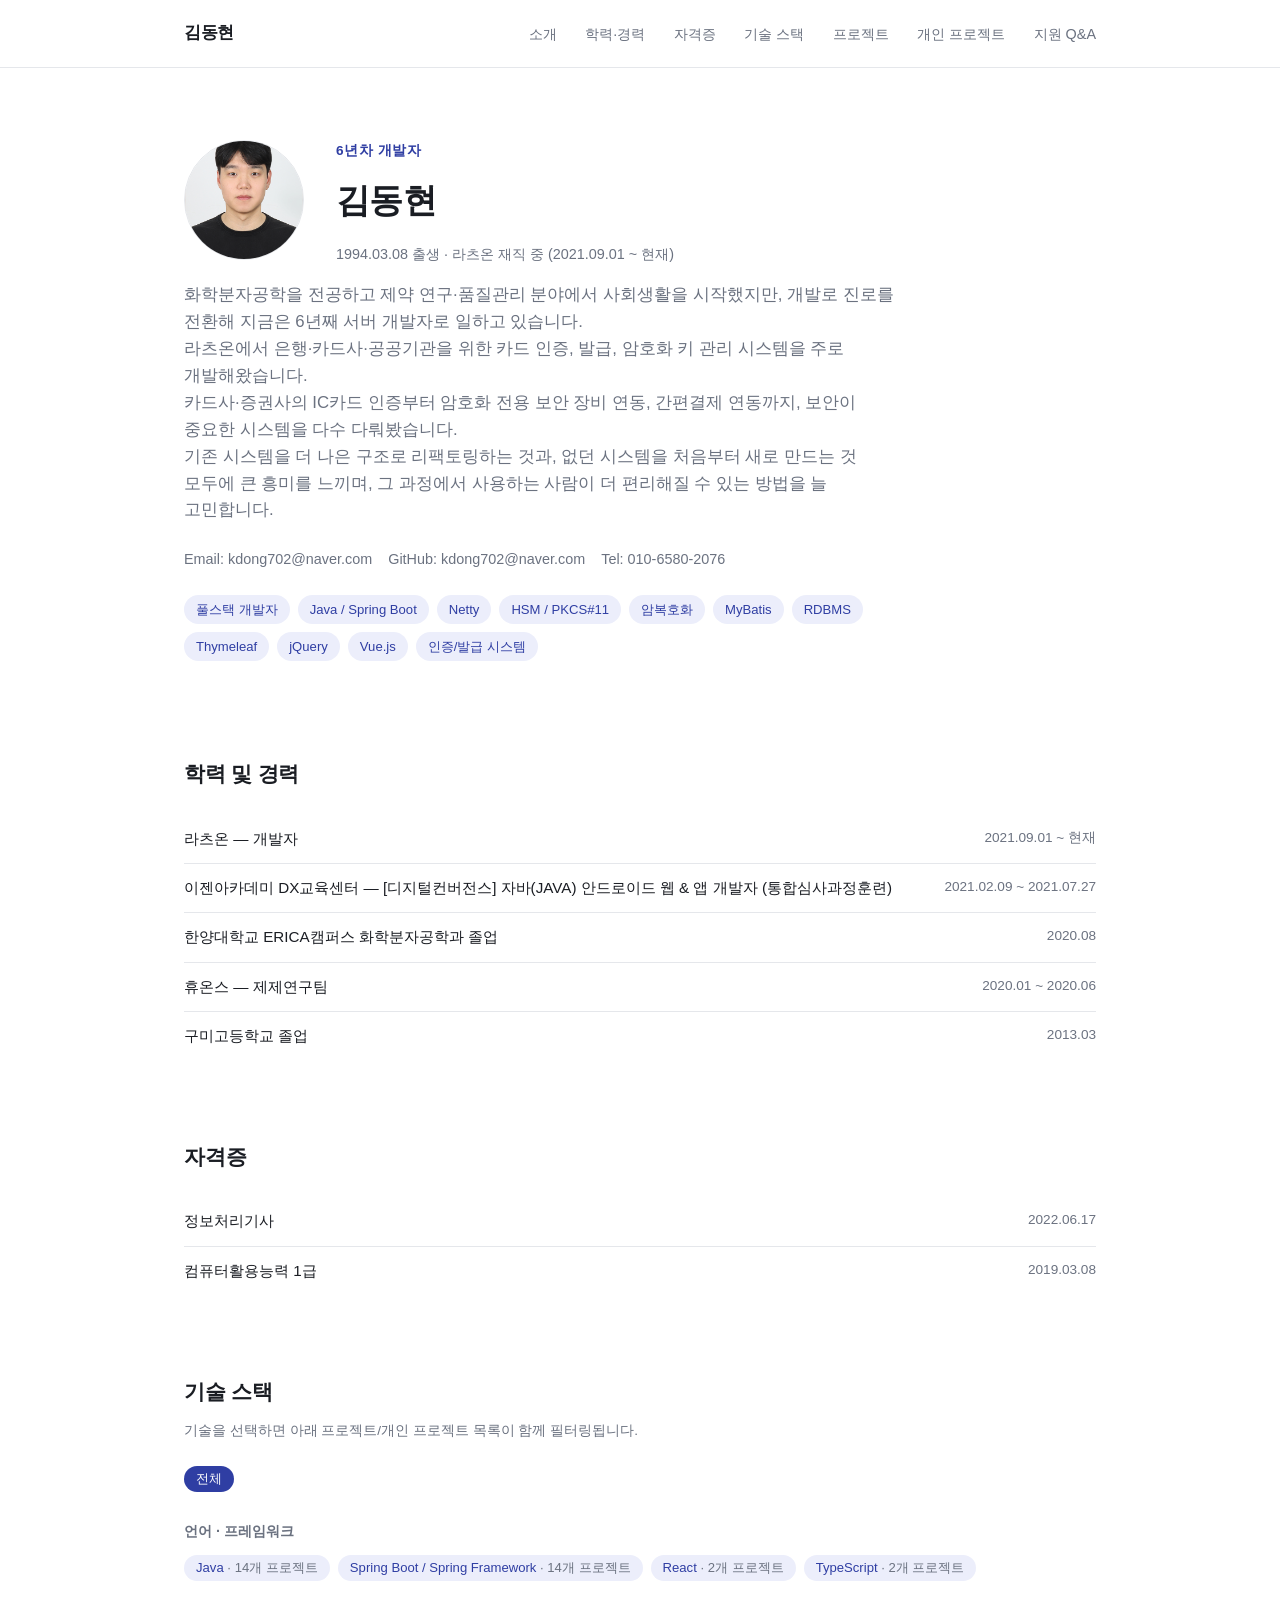
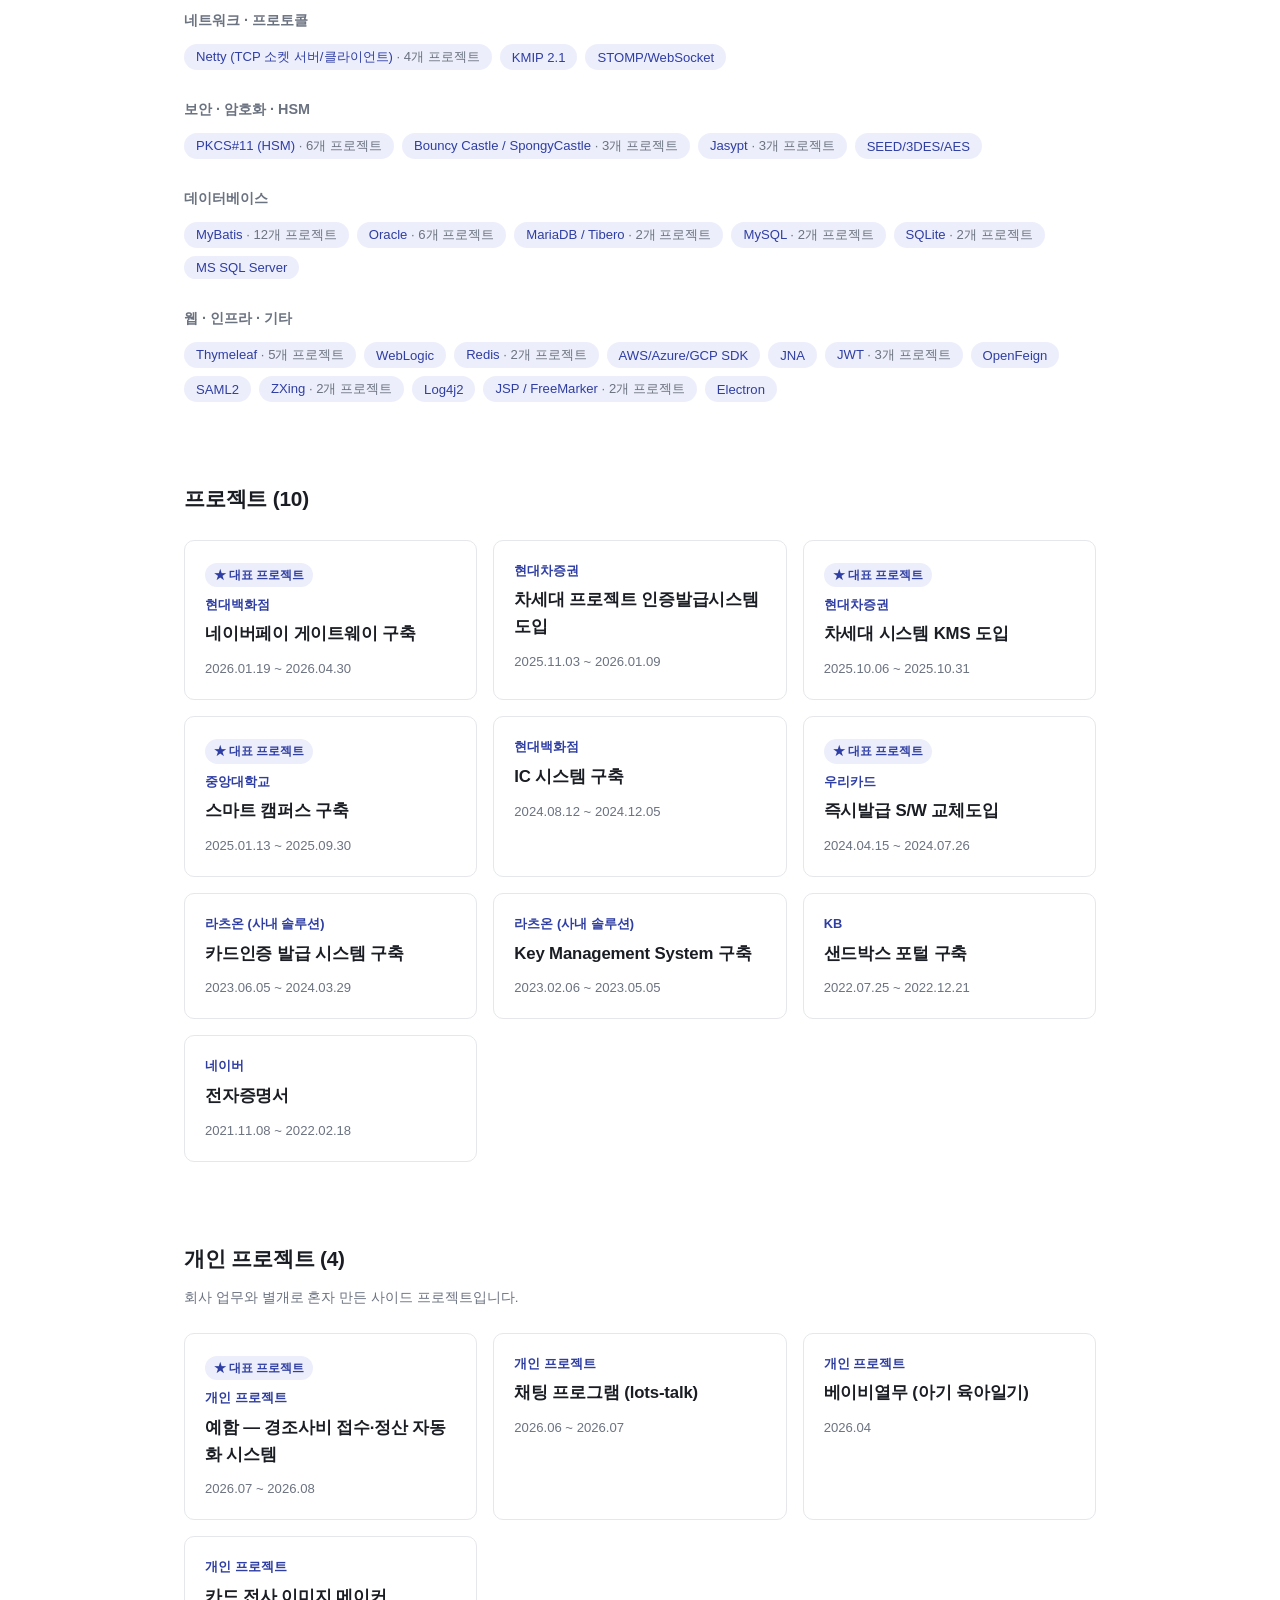
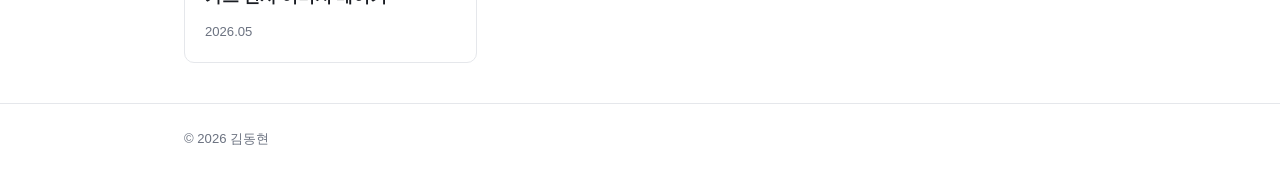
==== commit 47ce2418: "개인 프로젝트 스크린샷 실사용 데이터로 교체, 해결 방법 상세 토글화, 대표 프로젝트 배지 추가 - yeham/lots-talk/baby-yeolmu 스크린샷을 실제 앱 사용 화면" ====
--- a/index.html
+++ b/index.html
@@ -17,6 +17,7 @@
         <a href="#skills">기술 스택</a>
         <a href="#projects">프로젝트</a>
         <a href="#personal-projects">개인 프로젝트</a>
+        <a href="qa.html" id="nav-qa" style="display:none;">지원 Q&amp;A</a>
       </nav>
     </div>
   </header>
@@ -30,11 +31,11 @@
         alt="프로필 사진"
       />
       <div class="hero-text">
-        <div class="eyebrow">5년차 개발자</div>
+        <div class="eyebrow">6년차 개발자</div>
         <h1>김동현</h1>
         <div class="hero-meta">1994.03.08 출생 · 라츠온 재직 중 (2021.09.01 ~ 현재)</div>
         <p class="lead">
-          화학분자공학을 전공하고 제약 연구·품질관리 분야에서 사회생활을 시작했지만, 개발로 진로를 전환해 지금은 5년째 서버 개발자로 일하고 있습니다.<br>
+          화학분자공학을 전공하고 제약 연구·품질관리 분야에서 사회생활을 시작했지만, 개발로 진로를 전환해 지금은 6년째 서버 개발자로 일하고 있습니다.<br>
           라츠온에서 은행·카드사·공공기관을 위한 카드 인증, 발급, 암호화 키 관리 시스템을 주로 개발해왔습니다.<br>
           카드사·증권사의 IC카드 인증부터 암호화 전용 보안 장비 연동, 간편결제 연동까지, 보안이 중요한 시스템을 다수 다뤄봤습니다.<br>
           기존 시스템을 더 나은 구조로 리팩토링하는 것과, 없던 시스템을 처음부터 새로 만드는 것 모두에 큰 흥미를 느끼며, 그 과정에서 사용하는 사람이 더 편리해질 수 있는 방법을 늘 고민합니다.
@@ -119,6 +120,7 @@
   </footer>
 
   <script src="js/data.js"></script>
+  <script src="js/qa-data.js"></script>
   <script src="js/main.js"></script>
 </body>
 </html>
--- a/css/style.css
+++ b/css/style.css
@@ -245,6 +245,102 @@
   white-space: nowrap;
 }
 
+/* 지원 Q&A */
+.qa-filter-bar {
+  display: flex;
+  flex-wrap: wrap;
+  gap: 8px;
+  margin-bottom: 28px;
+}
+
+.qa-filter-tag {
+  border: none;
+  font-family: inherit;
+  cursor: pointer;
+  transition: background 0.15s ease, color 0.15s ease;
+}
+
+.qa-filter-tag.qa-filter-active {
+  background: var(--accent);
+  color: #fff;
+}
+
+.qa-app-card {
+  border: 1px solid var(--border);
+  border-radius: 10px;
+  padding: 20px;
+  margin-bottom: 16px;
+  background: var(--bg);
+}
+
+.qa-app-card:last-child {
+  margin-bottom: 0;
+}
+
+.qa-app-header {
+  display: flex;
+  justify-content: space-between;
+  align-items: flex-start;
+  flex-wrap: wrap;
+  gap: 12px;
+  margin-bottom: 14px;
+  padding-bottom: 14px;
+  border-bottom: 1px solid var(--border);
+}
+
+.qa-company {
+  font-weight: 600;
+  color: var(--accent);
+  margin-right: 8px;
+}
+
+.qa-role {
+  font-size: 0.88rem;
+  color: var(--text-muted);
+}
+
+.qa-app-meta {
+  display: flex;
+  align-items: center;
+  gap: 10px;
+  font-size: 0.82rem;
+  color: var(--text-muted);
+}
+
+.qa-status-badge {
+  background: var(--accent-soft);
+  color: var(--accent);
+  padding: 3px 10px;
+  border-radius: 999px;
+  font-weight: 500;
+}
+
+.qa-item {
+  margin-bottom: 14px;
+}
+
+.qa-item:last-child {
+  margin-bottom: 0;
+}
+
+.qa-question,
+.qa-answer {
+  margin: 0 0 6px;
+  font-size: 0.92rem;
+  line-height: 1.7;
+}
+
+.qa-answer {
+  margin-bottom: 0;
+  color: var(--text-muted);
+}
+
+.qa-question strong,
+.qa-answer strong {
+  color: var(--accent);
+  margin-right: 6px;
+}
+
 /* Project grid */
 .project-grid {
   display: grid;
@@ -266,6 +362,17 @@
   transform: translateY(-2px);
 }
 
+.featured-badge {
+  display: inline-block;
+  font-size: 0.72rem;
+  font-weight: 700;
+  color: var(--accent);
+  background: var(--accent-soft);
+  padding: 3px 9px;
+  border-radius: 999px;
+  margin-bottom: 8px;
+}
+
 .project-card .company {
   font-size: 0.8rem;
   color: var(--accent);
@@ -380,11 +487,39 @@
   margin-right: 8px;
 }
 
-.challenge-detail {
-  margin-top: 10px !important;
-  color: var(--text-muted) !important;
+.detail-toggle {
+  margin-top: 10px;
+  padding: 6px 12px;
+  border: 1px solid var(--border);
+  border-radius: 999px;
+  background: var(--bg-alt);
+  color: var(--text-muted);
+  font-size: 0.8rem;
+  cursor: pointer;
+}
+
+.detail-toggle:hover {
+  border-color: var(--accent);
+  color: var(--accent);
+}
+
+.detail-box {
+  margin-top: 10px;
+  padding: 12px 14px;
+  border: 1px solid var(--border);
+  border-radius: 10px;
+  background: var(--bg-alt);
+}
+
+.detail-box p {
+  margin: 0 0 10px;
+  color: var(--text-muted);
   font-size: 0.92rem;
   line-height: 1.7;
+}
+
+.detail-box p:last-child {
+  margin-bottom: 0;
 }
 
 .private-note-toggle {
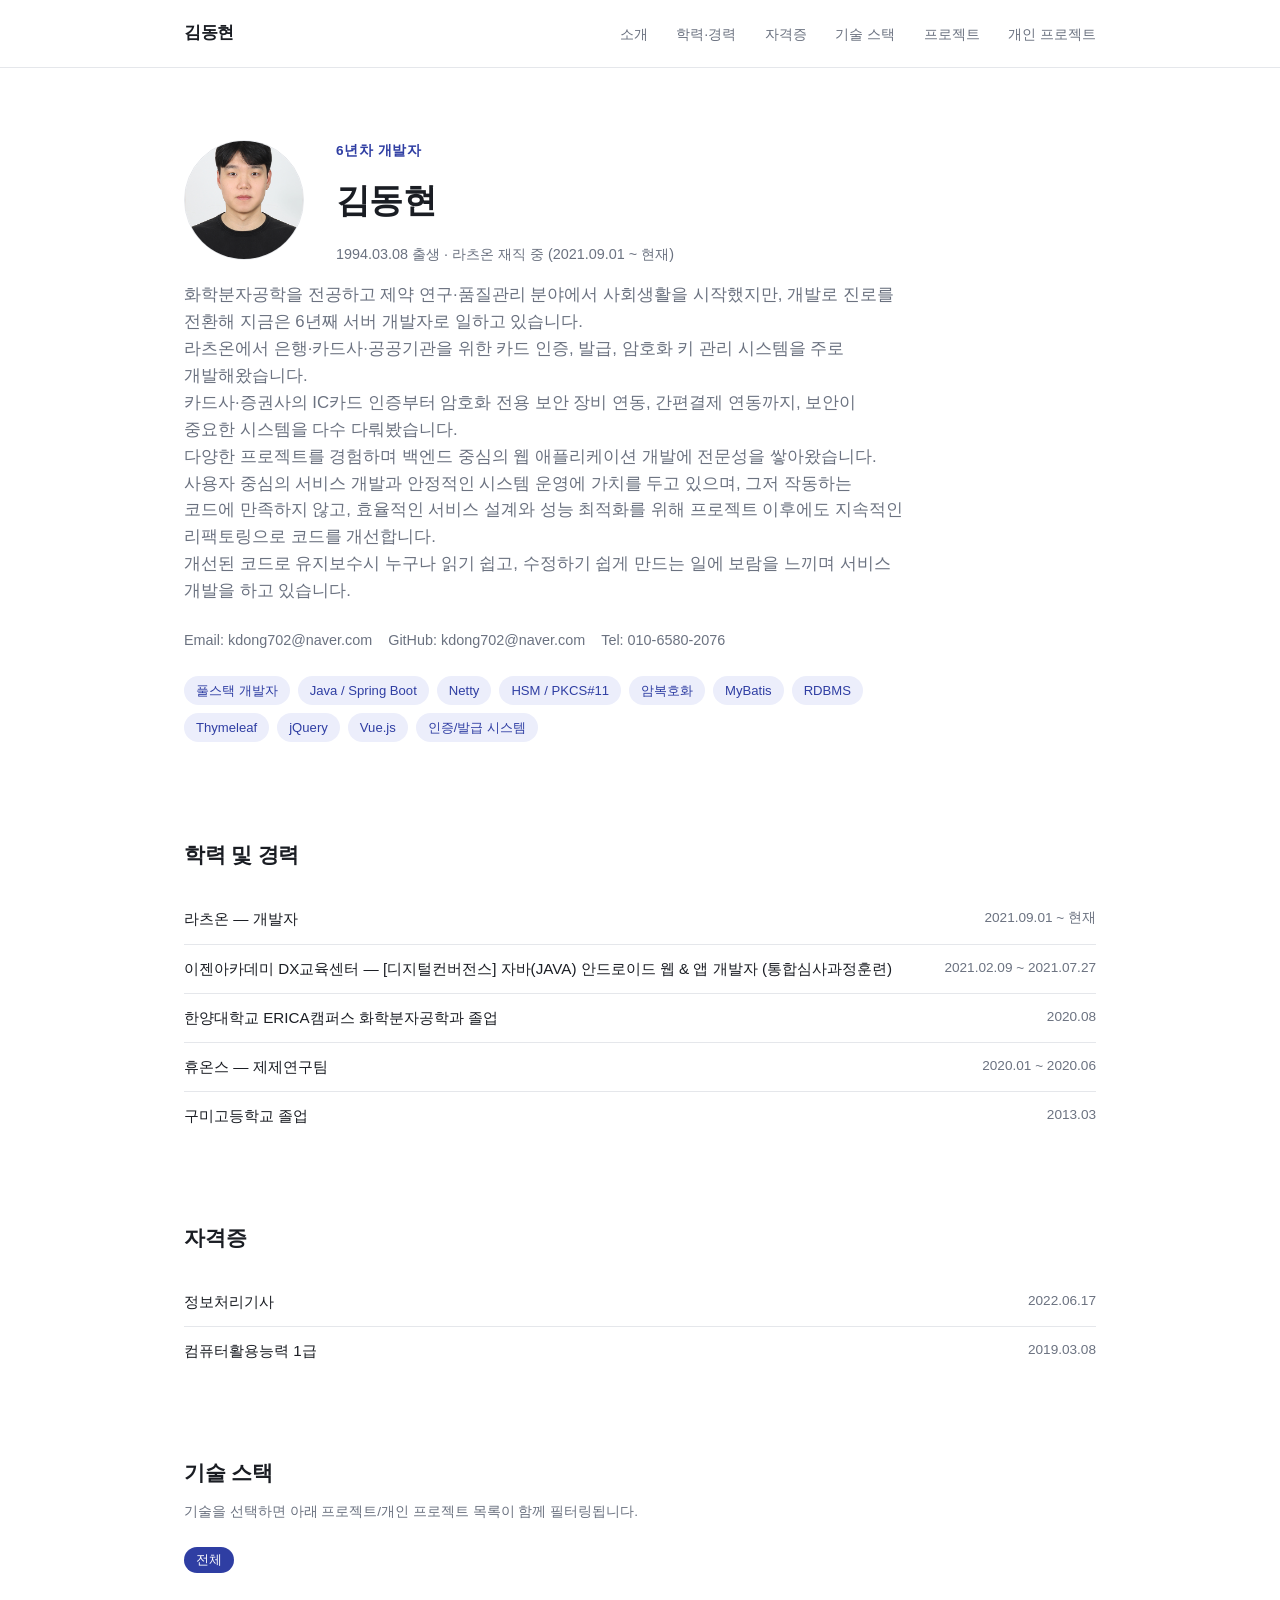
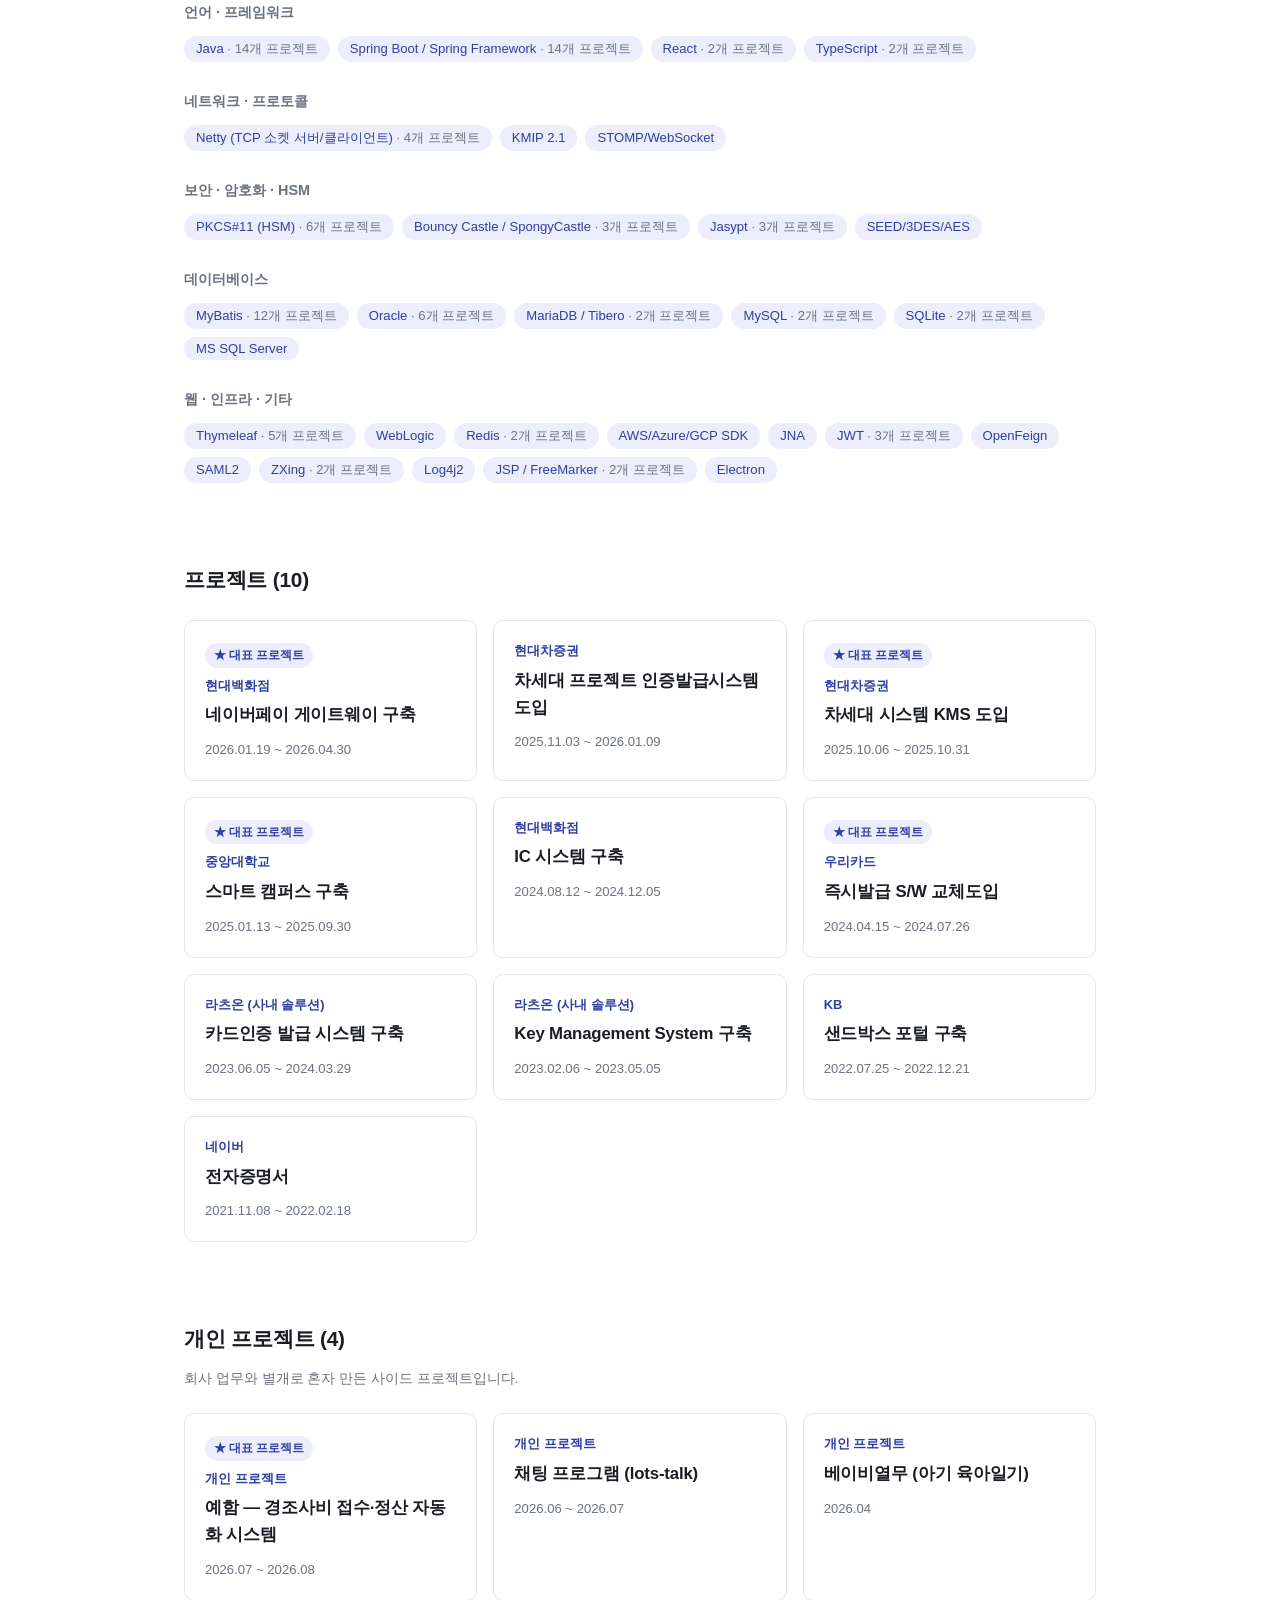
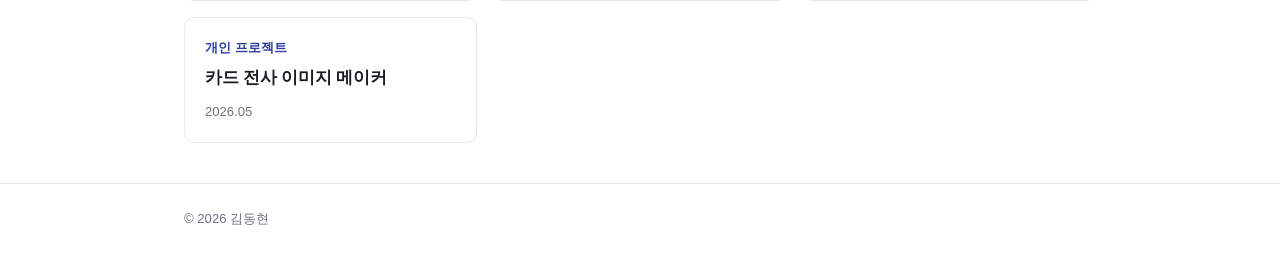
==== commit d626eff2: "자기소개 문구 업데이트 — 개발 철학(사용자 중심, 지속적 리팩토링, 유지보수성) 추가" ====
--- a/index.html
+++ b/index.html
@@ -38,7 +38,9 @@
           화학분자공학을 전공하고 제약 연구·품질관리 분야에서 사회생활을 시작했지만, 개발로 진로를 전환해 지금은 6년째 서버 개발자로 일하고 있습니다.<br>
           라츠온에서 은행·카드사·공공기관을 위한 카드 인증, 발급, 암호화 키 관리 시스템을 주로 개발해왔습니다.<br>
           카드사·증권사의 IC카드 인증부터 암호화 전용 보안 장비 연동, 간편결제 연동까지, 보안이 중요한 시스템을 다수 다뤄봤습니다.<br>
-          기존 시스템을 더 나은 구조로 리팩토링하는 것과, 없던 시스템을 처음부터 새로 만드는 것 모두에 큰 흥미를 느끼며, 그 과정에서 사용하는 사람이 더 편리해질 수 있는 방법을 늘 고민합니다.
+          다양한 프로젝트를 경험하며 백엔드 중심의 웹 애플리케이션 개발에 전문성을 쌓아왔습니다.<br>
+          사용자 중심의 서비스 개발과 안정적인 시스템 운영에 가치를 두고 있으며, 그저 작동하는 코드에 만족하지 않고, 효율적인 서비스 설계와 성능 최적화를 위해 프로젝트 이후에도 지속적인 리팩토링으로 코드를 개선합니다.<br>
+          개선된 코드로 유지보수시 누구나 읽기 쉽고, 수정하기 쉽게 만드는 일에 보람을 느끼며 서비스 개발을 하고 있습니다.
         </p>
         <div class="contact-links">
           <span>Email: kdong702@naver.com</span>
